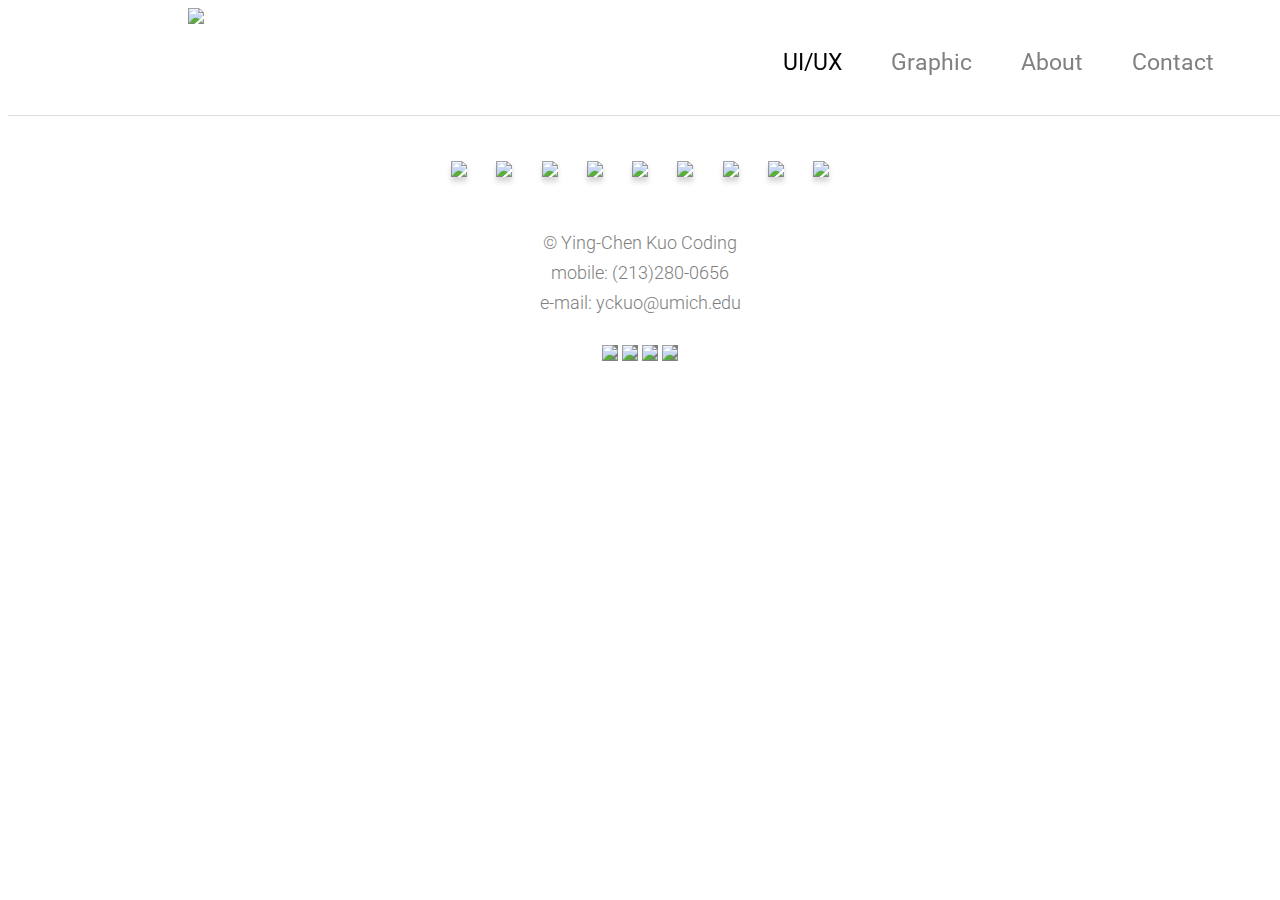
==== index.html @ 476bd9cf "Add files via upload" ====
<!DOCTYPE html>
<html lang="en">

<head>
    <meta charset="UTF-8">
    <link type="text/css" rel="stylesheet" href="../resetCSS.css" />
    <link type="text/css" rel="stylesheet" href="main.css" />
    <link rel="icon" href="assets/navicon.png">
    <link href='https://fonts.googleapis.com/css?family=Roboto:400,300,100' rel='stylesheet' type='text/css'>
    <link href='https://fonts.googleapis.com/css?family=Inika' rel='stylesheet' type='text/css'>
    <title>Ying-Chen Kuo | Portfolio</title>
</head>

<body>
    <div class="col-sm-12 toggle">
        <img src="assets/logo.png">
        <a>&#9776;</a>
        <ul class="col-sm-12 nav-top">
            <li><a href="index.html">UI/UX</a></li>
            <li><a href="graphic.html">Graphic</a></li>
            <li><a href="about.html">About</a></li>
            <li><a href="contact.html">Contact</a></li>
        </ul>
    </div>
    <div class="col-md-12 nav">
        <div class="logo">
            <a href="index.html"><img src="assets/logo.png"></a>
        </div>
        <ul class="nav-top">
            <li><a href="index.html" style="color:black">UI/UX</a></li>
            <li><a href="graphic.html">Graphic</a></li>
            <li><a href="about.html">About</a></li>
            <li><a href="contact.html">Contact</a></li>
        </ul>
    </div>
    <div class="col-md-12 col-sm-12 UI" id="UI">
        <div class="box">
            <div class="words">
                <h2>Millions of Memories</h2>
                <p>Jul, 2016</p>
            </div>
            <a href="#mm"><img src="assets/MM_tb.jpg"></a>
        </div>
        <div class="box">
            <div class="words">
                <h2>Bluetooth Thermometer</h2>
                <p>May, 2016</p>
            </div>
            <a href="#thermometer"><img src="assets/thermometer_tb.jpg"></a>
        </div>
        <div class="box">
            <div class="words">
                <h2>Web Page of Innoorz</h2>
                <p>May, 2016</p>
            </div>
            <a href="#inno_web"><img src="assets/innooz.jpg"></a>
        </div>
        <div class="box">
            <div class="words">
                <h2>Analysis Chart</h2>
                <p>Apirl, 2016</p>
            </div>
            <a href="#day18"><img src="assets/day18_tb.jpg"></a>
        </div>
        <div class="box">
            <div class="words">
                <h2>Email Recipe</h2>
                <p>Apirl, 2016</p>
            </div>
            <a href="#day17"><img src="assets/day17_tb.jpg"></a>
        </div>
        <div class="box">
            <div class="words">
                <h2>Countdown Timer</h2>
                <p>Feburary, 2016</p>
            </div>
            <a href="#day14"><img src="assets/day14_tb.jpg"></a>
        </div>
        <div class="box">
            <div class="words">
                <h2>Scucess/Erro</h2>
                <p>Janurary, 2016</p>
            </div>
            <a href="#day11"><img src="assets/day11_tb.jpg"></a>
        </div>
        <div class="box">
            <div class="words">
                <h2>Credit Card Checkout</h2>
                <p>Janurary, 2016</p>
            </div>
            <a href="#day2"><img src="assets/day2_tb.jpg" s></a>
        </div>
        <div class="box">
            <div class="words">
                <h2>404 Page</h2>
                <p>Janurary, 2016</p>
            </div>
            <a href="#day8"><img src="assets/day8_tb.jpg" s></a>
        </div>
    </div>

    <div class="popup">
        <div class="pop" id="mm">
            <div>
                <a href="#" class="cancel">&times;</a>
                <div class="col-md-12 col-sm-12 words">
                    <h3>Millions of Memories</h3>
                    <p>
                        Hospitality is to treat others friendly and close the distances between individuals. How about our families? Do you still remember the last time when you talk to your parents and grandparents? Are you curious about your families' life stories? Millions of Memories is an APP on tablet, it can help you better understand your families and create delightful family gathering time.
                        <br><br> 1. Motivation<br>1) Help people record their life stories by audio recordings and pictures.<br>2) Let grandchildren have chances to know more about their grandparents.<br> 3) Create fun interactions between family members.
                    </p>

                    <img src="assets/MM_pic1.jpeg" alt="">
                    <p>2. Persona<br> Sometimes, we want to know more about our families' stories, but it is embarrassed to begin the talk. There are several roles involving in this situation.</p>
                    <img src="assets/MM_persona_01.png" alt="">
                    <img src="assets/MM_persona_02.png" alt="">
                    <img src="assets/MM_persona_03.png" alt="">
                    <p>3. User Journey<br> Millions of Memories will become a fun and touched moment during family gathering. As other board games, there is some simple rules and interactive activities</p>
                    <img src="assets/MM_user_journey.png" alt="">
                    <p>4. User Flow Diagram</p>
                    <img src="assets/MM_user_flow.png" alt="">
                    <p>5. Wireframe & Low-fidelity Prototype</p>
                    <iframe src="https://player.vimeo.com/video/184802479" width="640" height="360" frameborder="0" webkitallowfullscreen mozallowfullscreen allowfullscreen></iframe>
                    <p>6. Mockup<br>I want to make nostalgic feelings, so I use the texture of old paper as the main image and background. Paper is warm and contains lots of memories. And the paper texture can help elders feel less uncomfortable to use digital interface.</p>
                    <img src="assets/MM_mockup.jpg" alt="">
                    <p>7. Another Possibility<br>Millions of Memories is based on the idea to have fun, so our team also tried to use gachapon as another interface. There is a question and a piece of puzzles at each capsule. Once you turn the key, one of the capsules will drop down. Users can open the capsule and ask one question, and the machine will start to record players' voice automatically. We hope to share happiness and cherish memories with every player in Millions of Memories through different kinds of interfaces.</p>
                    <img src="assets/MM_pic2.jpg" alt="">
                    <img src="assets/MM_pic3.jpg" alt="">
                    <br>
                    <a href="#"><button>Close</button></a>
                </div>
            </div>
        </div>
        <div class="pop" id="day17">
            <div>
                <a href="#" class="cancel">&times;</a>
                <img src="assets/day17%20Email%20Receipt.jpg" alt="">
            </div>
        </div>
        <div class="pop" id="day18">
            <div>
                <a href="#" class="cancel">&times;</a>
                <img src="assets/day18_mockup.jpg" alt="">
            </div>
        </div>
        <div class="pop" id="day14">
            <div>
                <a href="#" class="cancel">&times;</a>
                <div class="col-md-12 col-sm-12 words">
                    <h3>Coundown Timer</h3>
                    <a href="cdt.html" target="_blank">View the page</a>
                    <p>
                        This is a countdown timer to count remain time of getting off from daily works. You can click the link and start to countdown in nine hours. I hope users feel relax when looking at the page, so I choose the pciture of sky and ocean to construct relaxed feelings.
                    </p>
                </div>
                <a href=" cdt.html "><img src="assets/day14.jpg " alt=" "></a>
            </div>
        </div>
        <div class="pop " id="day12 ">
            <div>
                <a href="# " class="cancel ">&times;</a>
                <img src="assets/day12.jpg " alt=" ">
            </div>
        </div>
        <div class="pop " id="day11 ">
            <div>
                <a href="# " class="cancel ">&times;</a>
                <img src="assets/day11.jpg " alt=" ">
            </div>
        </div>
        <div class="pop " id="day2 ">
            <div>
                <a href="# " class="cancel ">&times;</a>
                <img src="assets/day2.jpg " alt=" ">
            </div>
        </div>
        <div class="pop " id="day8 ">
            <div>
                <a href="# " class="cancel ">&times;</a>
                <img src="assets/day8-01.jpg " alt=" ">
            </div>
        </div>
        <div class="pop " id="day20 ">
            <div>
                <a href="# " class="cancel ">&times;</a>
                <img src="assets/day20.jpg " alt=" ">
            </div>
        </div>
        <div class="pop" id="thermometer">
            <div>
                <a href="# " class="cancel">&times;</a>
                <h3>Bluetooth Thermometer APP</h3>
                <p>
                    This is a project to help our users to receive temperature data and help them use the Bluetooth thermometer easily. Users can use this app with Bluetooth sensor to measure measure room, water, body and group temperatures. Also, users can find the page to see the temperature record in a very convenient way.<br>I'll introduce the ways that I captured those ideas and created the mockups.<br><br>Step 1. Collect images of thermometer and temperature. Detach each single material from those pictures (e.g. color gradient, graduations, pointers and numbers).
                </p>
                <img src="assets/icon_material_03.png " alt=" ">
                <p>Step 2. Abstract the ideas of thermometer and temperature. Try to combine those ideas and change into different styles and shapes.</p>
                <img src="assets/icon_material.png " alt=" ">
                <p>Step 3. Choose 1 material and start to combine with small items. Set up the final visual identity design.</p>
                <img src="assets/icon_material_02.png " alt=" ">
                <p>Step 4. Combine those materials of visual identity design with wireframes. Make some adjustments to fit the wireframes and user flows. I hoped users would feel comfortable and positive when they use the app, so I add bright colors and beautiful pictures to create the joyful atmosphere.</p>
                <img src="assets/thermometer_mockup.jpg" alt=" ">
                <a href="# "><button>Close</button></a>
            </div>
        </div>
        <div class="pop" id="inno_web">
            <div>
                <a href="# " class="cancel ">&times;</a>
                <h3>Website of Innorz</h3>
                <br>

                <br>
                <a href="http://inno-orz.com/expertise-en.html" target="_blank"><img src="assets/inno_web.png " alt=" "></a>
                <br>
                <a href="http://inno-orz.com/expertise-en.html" target="_blank">View the site</a>
            </div>
        </div>
    </div>
</body>
<footer>
    <p>© Ying-Chen Kuo Coding</p>
    <p>mobile: (213)280-0656</p>
    <p>e-mail: yckuo@umich.edu</p>
    <br>
    <div class="icons ">
        <a href="https://www.behance.net/stephaniekuo "><img src="assets/behance.png " alt=" "></a>
        <a href="https://www.pinterest.com/diace2001/ "><img src="assets/pinterest.png " alt=" "></a>
        <a href="https://dribbble.com/stephaniekuo "><img src="assets/dribbble.png " alt=" "></a>
        <a href="https://www.linkedin.com/in/ying-chen-kuo-7214b911b?trk=hp-identity-name "><img src="assets/linkedin.png " alt=" "></a>
    </div>
</footer>
</body>

</html>
---- main.css ----
* {
    box-sizing: border-box;
}

[class*=*"col-"] {
    float: left;
    padding: 5px;
}


/*TXT overall*/

a {
    font-family: 'Roboto', Helvetica, Arial, sans-serif;
    text-decoration: none;
    color: gray;
    font-size: 2.5vh;
    font-weight: 400;
}

h2 {
    font-family: 'Roboto', Helvetica, Arial, sans-serif;
    font-size: 3vh;
    margin: 1vh;
    font-weight: 100;
}

p {
    font-family: 'Roboto', Helvetica, Arial, sans-serif;
    font-size: 2vh;
    margin: 1vh;
    color: gray;
    font-weight: 300;
}

h1 {
    font-family: 'Inika', Helvetica, Arial, sans-serif;
    font-size: 5vh;
}


/*navRWD*/

.toggle {
    display: none;
}

.navRWD {
    display: none;
}

.nav {
    display: inline-block;
    position: fixed;
    background: rgba(300, 300, 300, 0.9);
    color: #111418;
    float: top;
    width: 100%;
    border-bottom: 0.7px solid #DDDDDD;
    z-index: 1;
}


/*nav*/

.nav img {
    float: left;
    margin-left: 20vh;
    max-width: 100%;
    height: auto;
}

.nav ul {
    list-style-type: none;
    margin: 2vh;
    margin-right: 4%;
    float: right;
}

.nav ul li {
    display: inline-block;
    margin: 2.5vh;
}

.nav a:hover {
    color: black;
}

.box {
    display: inline-block;
    margin: 1%;
}


/*content*/

.graphic,
.UI {
    display: inline-block;
    margin: 0 auto;
    text-align: center;
    margin-top: 15vh;
}

.card {
    display: inline-block;
}

.graphic img {
    max-width: 100%;
    height: auto;
    display: inline-block;
    background-color: none;
    height: auto;
    margin: 1%;
    box-shadow: 0px 5px 5px 0px rgba(0, 0, 0, 0.15);
    text-align: left;
    padding: 0px;
    z-index: -1;
}

.UI img {
    box-shadow: 0px 5px 5px 0px rgba(0, 0, 0, 0.15);
}

.box .words {
    display: none;
    opacity: 0;
    transition: visibility 0.5s, opacity 0.5s linear;
    text-align: left;
    position: absolute;
    margin: 4%;
}

.box:hover .words {
    transition: all 0.6s ease-in-out;
    display: block;
    visibility: visible;
    opacity: 1;
}

.box img:hover {
    opacity: 0.3;
    box-shadow: 0px 5px 5px 0px rgba(0, 0, 0, 0);
}

.box img {
    opacity: 1;
    overflow: visible;
    box-sizing: border-box;
    transition: all 0.6s ease-in-out;
}

.box {
    animation: boxx 5s;
    -webkit-animation: boxx 5s;
}

@keyframes boxx {
    from {
        opacity: 0;
    }
    to {
        opacity: 1;
    }
}

@-webkit-keyframes boxx {
    from {
        opacity: 0;
    }
    to {
        opacity: 1;
    }
}

footer {
    margin: 3%;
    text-align: center;
    clear: both;
    position: relative;
}

footer p {
    text-align: center;
}

footer img {
    background-color: gray;
}

footer img:hover {
    background-color: black;
}

.popup {
    text-align: center;
}

.popup .pop>h3,
p {
    text-align: left;
}

.contact {
    text-align: center;
}

.contact img {
    float: left;
    text-align: center;
    margin-top: 8%;
    width: 60%;
}

.resume {
    float: left;
    margin: 4%;
    margin-top: 8%;
    text-align: left;
}

.resume h1 {
    padding: 0px;
}

.resume h3 {
    font-family: 'Inika', Helvetica, Arial, sans-serif;
    font-size: 4vh;
    line-height: 8vh;
}

.resume h4 {
    font-family: 'Roboto', Helvetica, Arial, sans-serif;
    font-size: 2.5vh;
    line-height: 4vh;
    letter-spacing: 0.5px;
}

.resume p {
    font-size: 2.3vh;
    line-height: 4vh;
    margin: 0px;
    font-family: 'Roboto', Helvetica, Arial, sans-serif;
    letter-spacing: 0.5px;
}


/*pop-up*/

.pop {
    position: fixed;
    top: 0;
    right: 0;
    left: 0;
    bottom: 0;
    opacity: 0;
    z-index: 5;
    overflow: auto;
    background-color: rgba(0, 0, 0, 0.8);
    opacity: 0;
    -webkit-transition: opacity 0.5s ease-in-out;
    -moz-transition: opacity 0.5s ease-in-out;
    transition: opacity 0.5s ease-in-out;
    pointer-events: none;
}

.pop:target {
    visibility: visible;
    opacity: 2;
    pointer-events: auto;
}

.pop>div {
    width: 60%;
    position: relative;
    overflow: auto;
    margin: 3% auto;
    margin-top: 6%;
    padding: 2%;
    background-color: white;
    border: 1px solid #DDD;
    border-radius: 5px;
}

.pop img {
    max-width: 100%;
    height: auto;
}

.pop .words {
    float: right;
}

.pop h3 {
    font-size: 5vh;
    padding-left: 5%;
}

.pop p {
    font-size: 2.5vh;
    letter-spacing: 0.5px;
    line-height: 3.5vh;
    letter-spacing: 0.5px;
    padding: 4%;
}

.cancel {
    float: right;
    position: absolute;
    top: 10px;
    right: 2%;
    color: #DDD;
    font-size: 4vh;
    text-decoration: none;
    text-align: center;
}

.cancel:hover {
    color: black;
}

button {
    width: 10%;
    color: black;
    background-color: white;
    margin: 5%;
    border: 1px solid black;
}

button:hover {
    color: white;
    background-color: black;
}

input,
textarea {
    width: 95%;
    height: 5vh;
    margin: 3%;
    outline: none;
    border: 1px solid gray;
}

label {
    font-family: 'Inika', Helvetica, Arial, sans-serif;
    padding-left: 2%;
}


/*col-definition*/

.col-centered {
    margin: 0 auto;
    float: none;
}

.col-md-1 {
    width: calc(100%*1/12);
}

.col-md-2 {
    width: calc(100%*2/12);
}

.col-md-3 {
    width: calc(100%*3/12);
}

.col-md-4 {
    width: calc(100%*4/12);
}

.col-md-5 {
    width: calc(100%*5/12);
}

.col-md-6 {
    width: calc(100%*6/12);
}

.col-md-7 {
    width: calc(100%*7/12);
}

.col-md-8 {
    width: calc(100%*8/12);
}

.col-md-9 {
    width: calc(100%*9/12);
}

.col-md-10 {
    width: calc(100%*10/12);
}

.col-md-11 {
    width: calc(100%*11/12);
}

.col-md-12 {
    width: calc(100%*12/12);
}

@media screen and ( max-width:991px) {
    .nav {
        position: relative;
        display: none;
    }
    .toggle img {
        display: inline-block;
        float: left;
        margin: 4%;
    }
    .toggle {
        display: inline-block;
        float: right;
        background-color: rgba(300, 300, 300, 0.2);
        position: relative;
        z-index: 1;
        text-align: right;
        width: 100%;
    }
    .toggle>a {
        display: inline-block;
        margin: 4%;
    }
    .nav-top {
        display: none;
        position: absolute;
        background-color: rgba(300, 300, 300, 0.8);
        text-align: right;
        padding: 5%;
        margin: 0%;
    }
    .nav-top li {
        margin-top: 4%;
        position: relative;
    }
    .toggle:hover .nav-top {
        display: block;
    }
    .graphic {
        margin-top: 0%;
    }
    .box .words h2,
    p {
        font-size: 4vw;
    }
    .box .words h2 {
        width: 10vw;
    }
    .UI {
        margin-top: 0%;
    }
    .pop {
        text-align: center;
    }
    .pop>div {
        width: 80%;
    }
    .pop .words {
        margin-top: 2%;
    }
    .pop .cancel {
        margin-right: 2%;
    }
    .contact img {
        float: left;
        text-align: center;
        margin-top: 8%;
        width: 100%;
    }
    .col-sm-1 {
        width: calc(100%*1/12);
    }
    .col-sm-2 {
        width: calc(100%*2/12);
    }
    .col-sm-3 {
        width: calc(100%*3/12);
    }
    .col-sm-4 {
        width: calc(100%*4/12);
    }
    .col-sm-5 {
        width: calc(100%*5/12);
    }
    .col-sm-6 {
        width: calc(100%*6/12);
    }
    .col-sm-7 {
        width: calc(100%*7/12);
    }
    .col-sm-8 {
        width: calc(100%*8/12);
    }
    .col-sm-9 {
        width: calc(100%*9/12);
    }
    .col-sm-10 {
        width: calc(100%*10/12);
    }
    .col-sm-11 {
        width: calc(100%*11/12);
    }
    .col-sm-12 {
        width: calc(100%*12/12);
    }
}
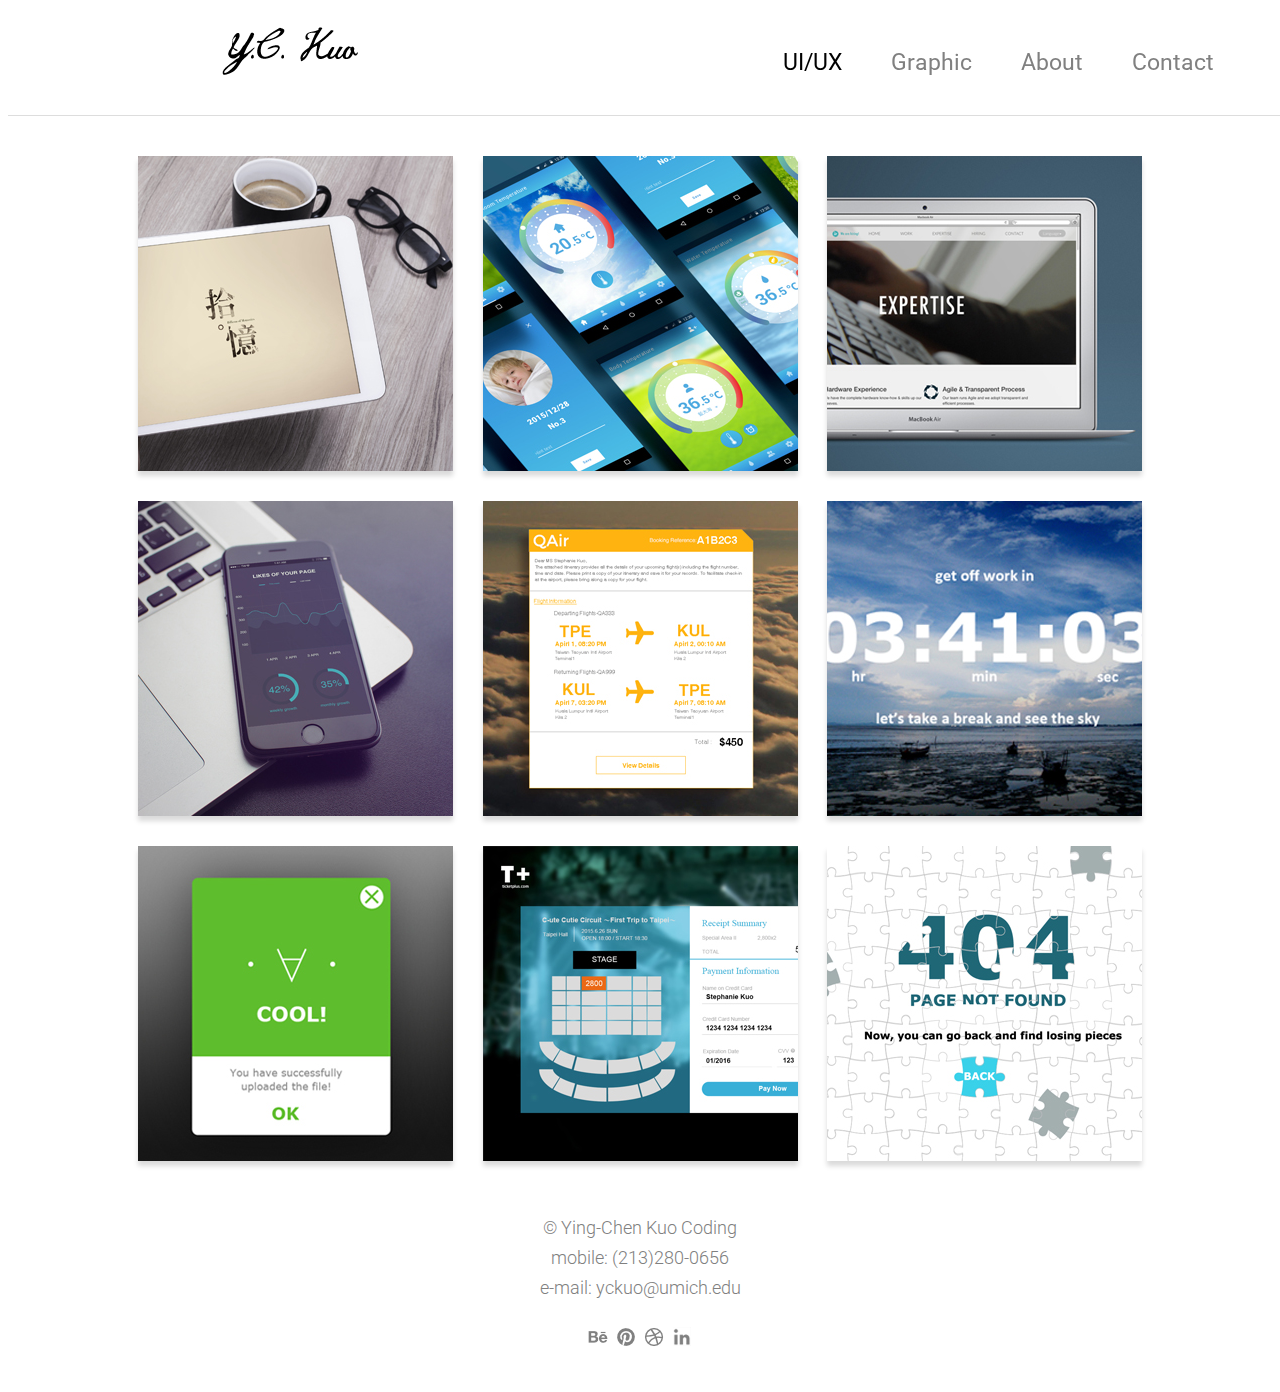
==== commit 55c5ce7b: "Update index.html" ====
--- a/index.html
+++ b/index.html
@@ -156,33 +156,33 @@
                 <a href=" cdt.html "><img src="assets/day14.jpg " alt=" "></a>
             </div>
         </div>
-        <div class="pop " id="day12 ">
+        <div class="pop " id="day12">
             <div>
                 <a href="# " class="cancel ">&times;</a>
                 <img src="assets/day12.jpg " alt=" ">
             </div>
         </div>
-        <div class="pop " id="day11 ">
+        <div class="pop " id="day11">
             <div>
                 <a href="# " class="cancel ">&times;</a>
                 <img src="assets/day11.jpg " alt=" ">
             </div>
         </div>
-        <div class="pop " id="day2 ">
+        <div class="pop " id="day2">
             <div>
                 <a href="# " class="cancel ">&times;</a>
                 <img src="assets/day2.jpg " alt=" ">
             </div>
         </div>
-        <div class="pop " id="day8 ">
-            <div>
-                <a href="# " class="cancel ">&times;</a>
-                <img src="assets/day8-01.jpg " alt=" ">
-            </div>
-        </div>
-        <div class="pop " id="day20 ">
-            <div>
-                <a href="# " class="cancel ">&times;</a>
+        <div class="pop" id="day8">
+            <div>
+                <a href="# " class="cancel ">&times;</a>
+                <img src="assets/day8.jpg " alt=" ">
+            </div>
+        </div>
+        <div class="pop" id="day20">
+            <div>
+                <a href="#" class="cancel ">&times;</a>
                 <img src="assets/day20.jpg " alt=" ">
             </div>
         </div>
@@ -226,7 +226,7 @@
         <a href="https://www.behance.net/stephaniekuo "><img src="assets/behance.png " alt=" "></a>
         <a href="https://www.pinterest.com/diace2001/ "><img src="assets/pinterest.png " alt=" "></a>
         <a href="https://dribbble.com/stephaniekuo "><img src="assets/dribbble.png " alt=" "></a>
-        <a href="https://www.linkedin.com/in/ying-chen-kuo-7214b911b?trk=hp-identity-name "><img src="assets/linkedin.png " alt=" "></a>
+        <a href="https://www.linkedin.com/in/ying-chen-stephanie-kuo-7214b911b"><img src="assets/linkedin.png " alt=" "></a>
     </div>
 </footer>
 </body>
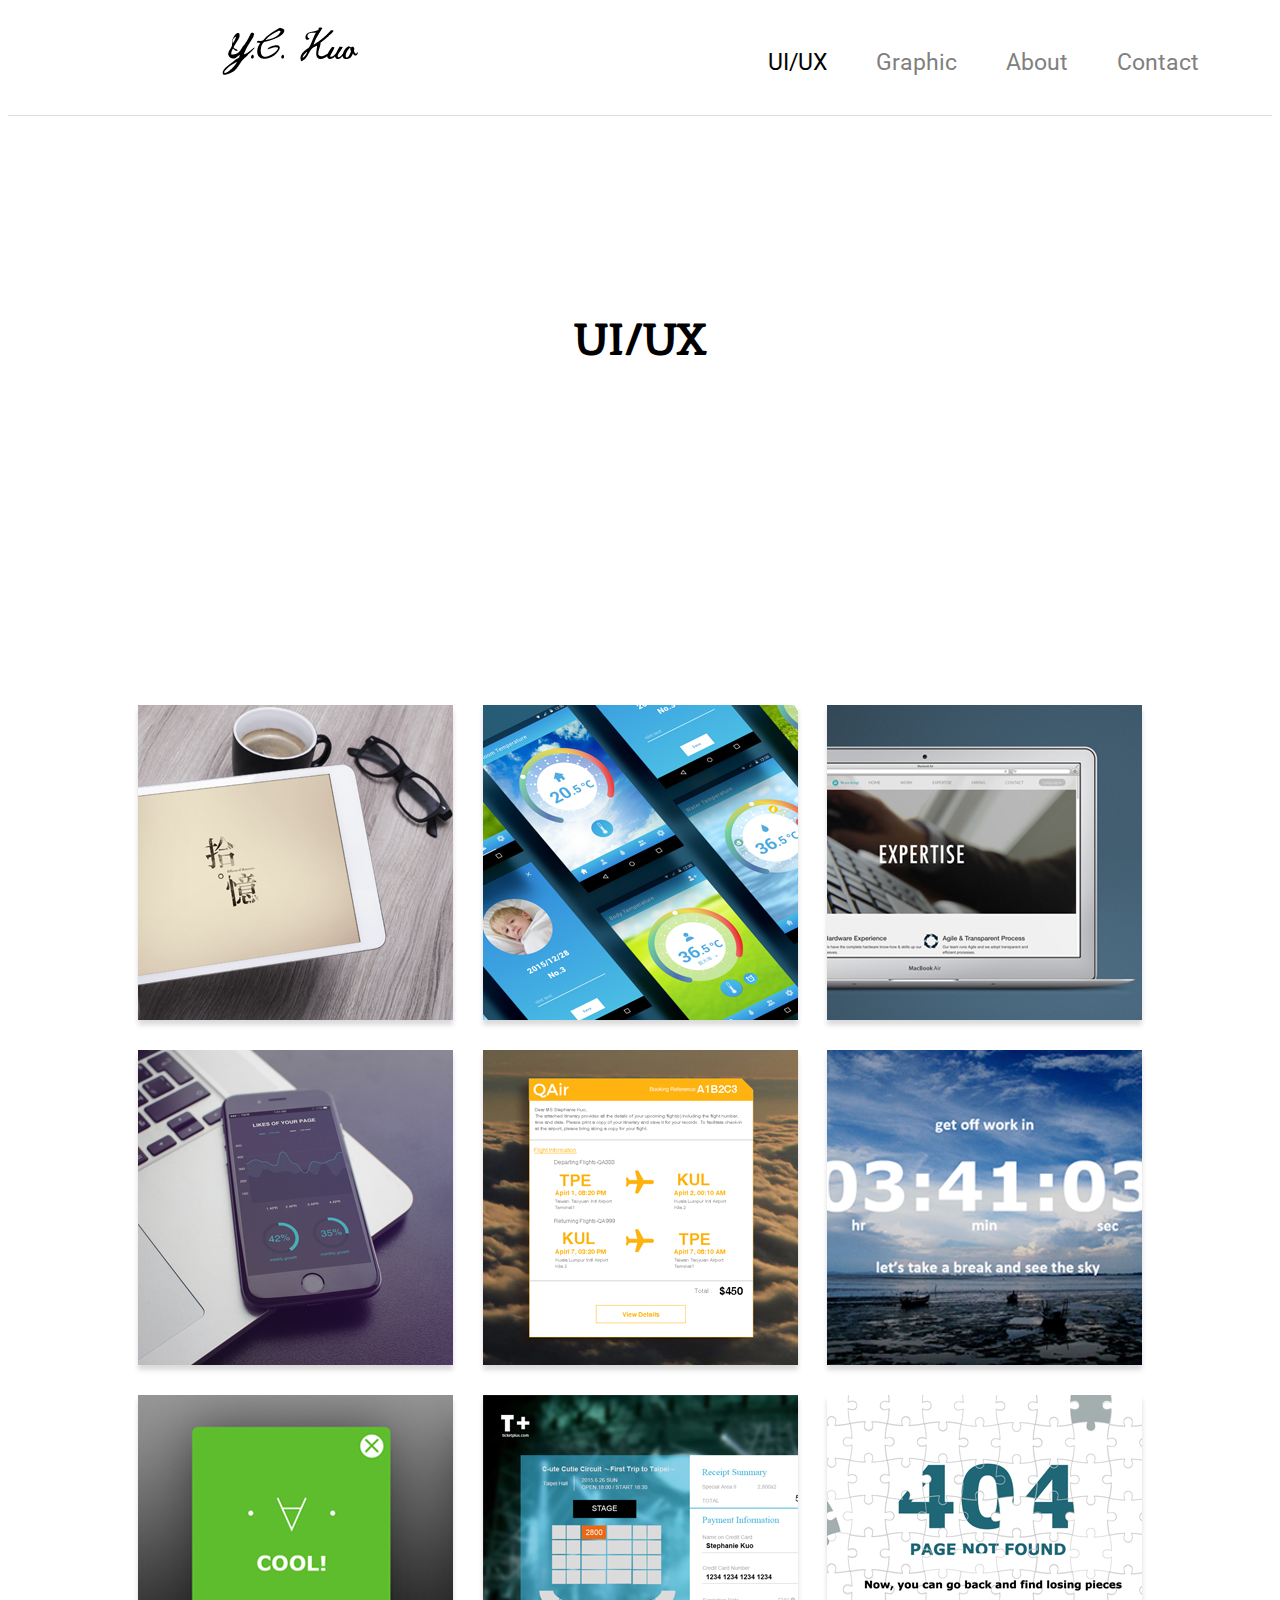
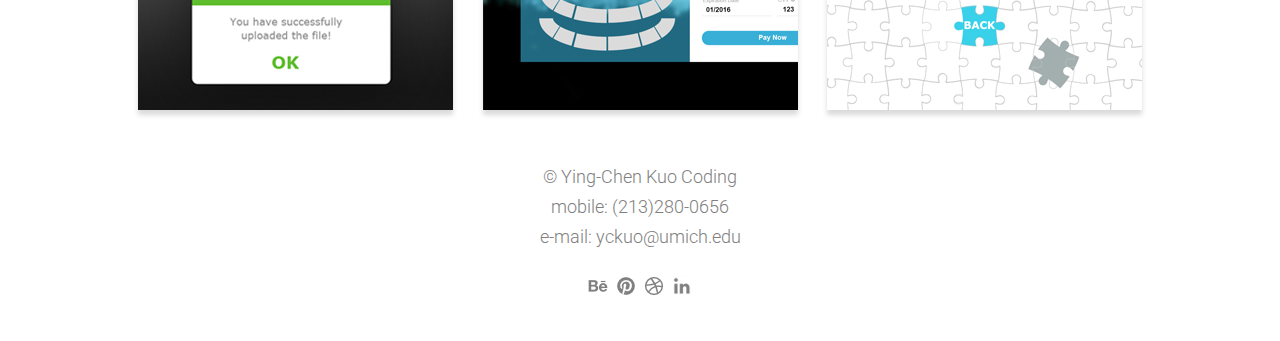
==== commit 73212678: "Update index.html" ====
--- a/index.html
+++ b/index.html
@@ -12,7 +12,7 @@
 </head>
 
 <body>
-    <div class="col-sm-12 toggle">
+    <nav class="col-sm-12 toggle">
         <img src="assets/logo.png">
         <a>&#9776;</a>
         <ul class="col-sm-12 nav-top">
@@ -21,8 +21,8 @@
             <li><a href="about.html">About</a></li>
             <li><a href="contact.html">Contact</a></li>
         </ul>
-    </div>
-    <div class="col-md-12 nav">
+    </nav>
+    <nav class="col-md-12 nav">
         <div class="logo">
             <a href="index.html"><img src="assets/logo.png"></a>
         </div>
@@ -32,7 +32,12 @@
             <li><a href="about.html">About</a></li>
             <li><a href="contact.html">Contact</a></li>
         </ul>
-    </div>
+    </nav>
+    <header>
+        <h1>
+            UI/UX
+        </h1>
+    </header>
     <div class="col-md-12 col-sm-12 UI" id="UI">
         <div class="box">
             <div class="words">
--- a/main.css
+++ b/main.css
@@ -51,7 +51,6 @@
 
 .nav {
     display: inline-block;
-    position: fixed;
     background: rgba(300, 300, 300, 0.9);
     color: #111418;
     float: top;
@@ -89,6 +88,15 @@
 .box {
     display: inline-block;
     margin: 1%;
+}
+
+
+/*header*/
+
+header h1 {
+    position: relative;
+    text-align: center;
+    margin: 15%;
 }
 
 
@@ -216,7 +224,7 @@
 .resume {
     float: left;
     margin: 4%;
-    margin-top: 8%;
+    margin-top: 6%;
     text-align: left;
 }
 
@@ -227,13 +235,13 @@
 .resume h3 {
     font-family: 'Inika', Helvetica, Arial, sans-serif;
     font-size: 4vh;
-    line-height: 8vh;
+    line-height: 1vh;
 }
 
 .resume h4 {
     font-family: 'Roboto', Helvetica, Arial, sans-serif;
     font-size: 2.5vh;
-    line-height: 4vh;
+    line-height: 1vh;
     letter-spacing: 0.5px;
 }
 
